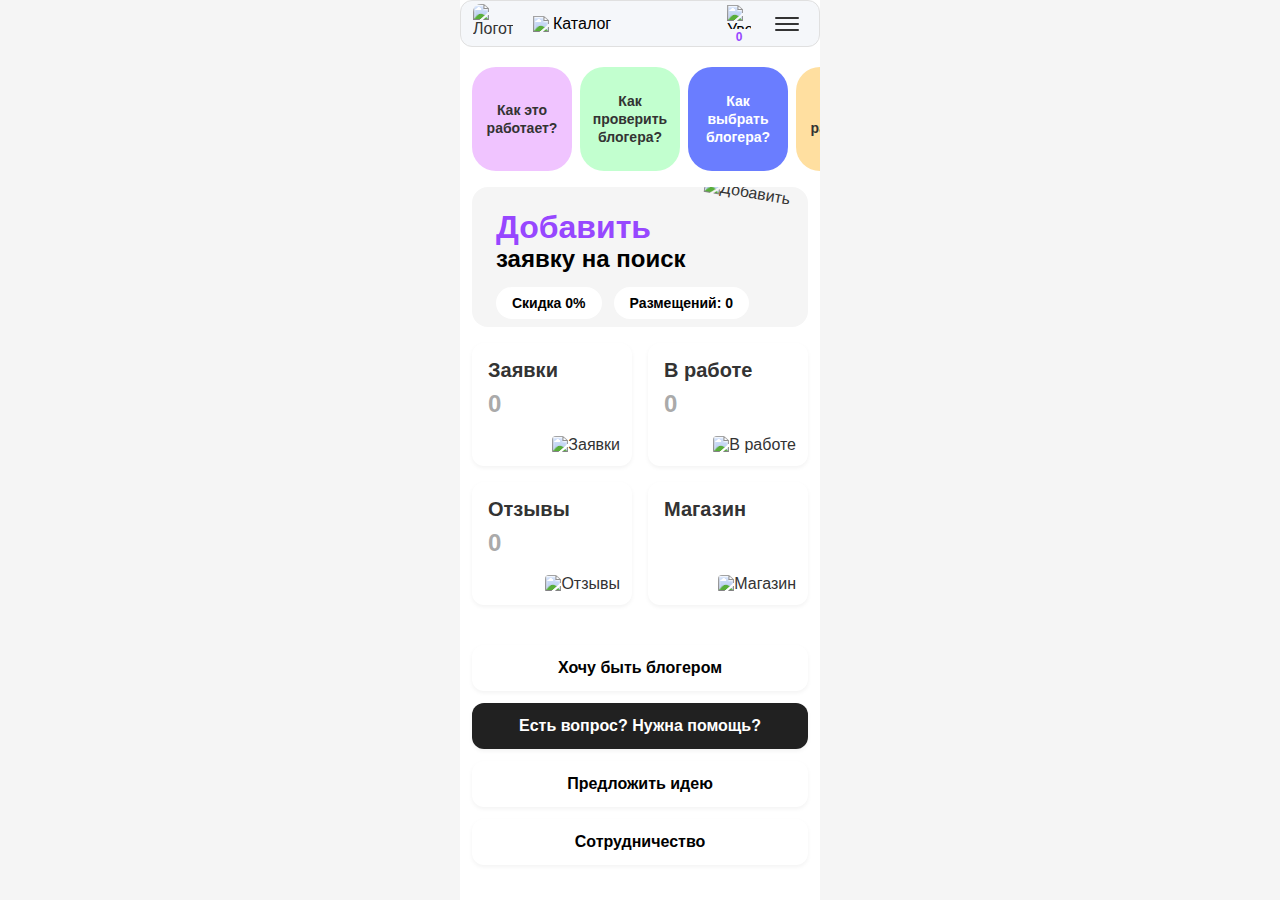
==== index.html @ f6ca553a "Add files via upload" ====
<!DOCTYPE html>
<html lang="ru">
<head>
    <meta charset="UTF-8">
    <meta name="viewport" content="width=device-width, initial-scale=1.0">
    <title>Telegram Mini App - Кабинет Заказчика</title>
    <link rel="stylesheet" href="styles.css">
    <script src="https://telegram.org/js/telegram-web-app.js"></script>
</head>
<body>
    <div class="app-container">

        
        <!-- Верхняя панель -->
        <header class="header">
            <div class="logo-container">
                <div class="logo">
                    <img src="assets/logo.png" alt="Логотип">
                </div>
                <div class="catalog-container">
                    <img src="assets/katalog.png" alt="Каталог" class="catalog-icon">
                    <span class="catalog-text">Каталог</span>
                </div>
            </div>
            <div class="header-actions">
                <button class="notification-btn">
                    <img src="assets/yved.png" alt="Уведомления">
                    <span class="notification-count">0</span>
                </button>
                <button class="menu-btn">
                    <div class="hamburger-menu">
                        <span></span>
                        <span></span>
                        <span></span>
                    </div>
                </button>
            </div>
        </header>

        <!-- Основной контент -->
        <main class="main-content">
            <!-- Информационные блоки "Как это работает" -->
            <div class="info-blocks">
                <div class="info-block">
                    <div class="info-block-content">
                        <h3>Как это работает?</h3>
                    </div>
                </div>
                <div class="info-block">
                    <div class="info-block-content">
                        <h3>Как проверить блогера?</h3>
                    </div>
                </div>
                <div class="info-block">
                    <div class="info-block-content">
                        <h3>Как выбрать блогера?</h3>
                    </div>
                </div>
                <div class="info-block">
                    <div class="info-block-content">
                        <h3>Как это работает?</h3>
                    </div>
                </div>
            </div>

            <!-- Кнопка добавления заявки -->
            <div class="add-request">
                <div class="add-request-text">
                    <h2 class="purple-text">Добавить</h2>
                    <p>заявку на поиск</p>
                    <div class="add-request-stats">
                        <span>Скидка 0%</span>
                        <span>Размещений: 0</span>
                    </div>
                </div>
                <img src="assets/Untitled Project.jpg" alt="Добавить" class="add-request-plus">
            </div>

            <!-- Разделы -->
            <div class="sections">
                <div class="section-row">
                    <a href="application.html" class="section-link">
                        <div class="section-item">
                            <h3>Заявки</h3>
                            <span class="count" id="applications-count">0</span>
                            <div class="section-icon">
                                <img src="assets/zayavki.png" alt="Заявки">
                            </div>
                        </div>
                    </a>
                    <div class="section-item">
                        <h3>В работе</h3>
                        <span class="count">0</span>
                        <div class="section-icon">
                            <img src="assets/v-rabote.png" alt="В работе">
                        </div>
                    </div>
                </div>
                <div class="section-row">
                    <div class="section-item">
                        <h3>Отзывы</h3>
                        <span class="count">0</span>
                        <div class="section-icon">
                            <img src="assets/otzivi.png" alt="Отзывы">
                        </div>
                    </div>
                    <a href="create-store.html" class="section-link">
                        <div class="section-item">
                            <h3>Магазин</h3>
                            <div class="store-info">
                                <span class="store-name" id="storeName"></span>
                            </div>
                            <div class="section-icon">
                                <img src="assets/magaz.png" alt="Магазин" id="storeLogo">
                            </div>
                        </div>
                    </a>
                </div>
            </div>

            <!-- Дополнительные кнопки -->
            <div class="additional-buttons">
                <button class="blogger-btn">Хочу быть блогером</button>
                <button class="help-btn">Есть вопрос? Нужна помощь?</button>
                <button class="idea-btn">
                    Предложить идею
                </button>
                <button class="cooperation-btn">Сотрудничество</button>
            </div>
        </main>
    </div>

    <!-- Страница кода доступа (изначально скрыта) -->
    <div class="access-code-page" style="display: none;">
        <!-- Копируем хедер с главной страницы -->
        <header class="header">
            <div class="logo-container">
                <div class="logo">
                    <img src="assets/logo.png" alt="Логотип">
                </div>
                <div class="catalog-container">
                    <img src="assets/katalog.png" alt="Каталог" class="catalog-icon">
                    <span class="catalog-text">Каталог</span>
                </div>
            </div>
            <div class="header-actions">
                <button class="notification-btn">
                    <img src="assets/yved.png" alt="Уведомления">
                    <span class="notification-count">0</span>
                </button>
                <button class="menu-btn">
                    <div class="hamburger-menu">
                        <span></span>
                        <span></span>
                        <span></span>
                    </div>
                </button>
            </div>
        </header>

        <!-- Контент страницы -->
        <div class="access-content">
            <h1>Добавить заявку на<br>поиск блогера</h1>
            <div class="stats">
                <span>Скидка 0%</span>
                <span>Размещений: 0</span>
            </div>

            <div class="manager-card">
                <div class="manager-info">
                    <h2>Чтобы<br>получить код</h2>
                    <p>Напишите менеджеру</p>
                </div>
                <img src="assets/manager-photo.jpg" alt="Менеджер" class="manager-photo">
            </div>

            <button class="write-manager-btn">Написать менеджеру</button>

            <div class="code-input-section">
                <label>Ваш код</label>
                <input type="text" placeholder="Введите код доступа">
            </div>

            <button class="get-access-btn">Получить доступ</button>

            <div class="additional-links">
                <button class="become-blogger-btn">Хочу быть блогером</button>
                <button class="help-btn-dark">Есть вопрос? Нужна помощь?</button>
                <button class="suggest-idea-btn">Предложить идею</button>
                <button class="cooperation-btn">Сотрудничество</button>
            </div>
        </div>
    </div>

    <script src="app.js"></script>
</body>
</html>
---- styles.css ----
:root {
    --primary-color: #9747FF;
    --secondary-color: #9747FF;
    --background-color: #F5F5F5;
    --card-background: #FFFFFF;
    --text-color: #333333;
    --border-radius: 12px;
}

* {
    margin: 0;
    padding: 0;
    box-sizing: border-box;
    font-family: 'Roboto', sans-serif;
}

body {
    background-color: var(--background-color);
    color: var(--text-color);
}

.app-container {
    max-width: 360px;
    margin: 0 auto;
    background-color: white;
    min-height: 100vh;
}

.header-title {
    font-size: 14px;
    color: #666;
    padding: 8px 12px;
}

/* Стили для верхней панели */
.header {
    display: flex;
    justify-content: space-between;
    align-items: center;
    padding: 8px 12px;
    width: 360px;
    height: 47px;
    background-color: #F5F7FA;
    border-radius: 12px;
    border: 1px solid #E0E0E0;
    margin-bottom: 16px;
}

.logo-container {
    display: flex;
    align-items: center;
}

.logo {
    width: 40px;
    height: 40px;
    border-radius: 8px;
    display: flex;
    align-items: center;
    justify-content: center;
    margin-right: 20px;
    overflow: hidden;
}

.logo img {
    width: 100%;
    height: 100%;
    object-fit: cover;
}

.catalog-container {
    display: flex;
    align-items: center;
    gap: 4px;
}

.catalog-icon {
    width: 16px;
    height: 16px;
}

.catalog-text {
    font-size: 16px;
    font-weight: normal;
    color: #000;
}

.header-actions {
    display: flex;
    align-items: center;
    gap: 8px;
}

.notification-btn, .menu-btn {
    background: none;
    border: none;
    padding: 8px;
    cursor: pointer;
    display: flex;
    align-items: center;
    justify-content: center;
    outline: none;
}

.notification-btn {
    position: relative;
    width: 40px;
    height: 40px;
    display: flex;
    flex-direction: column;
    align-items: center;
    justify-content: center;
    gap: 2px;
    outline: none;
}

.notification-btn img {
    width: 24px;
    height: 24px;
}

.notification-count {
    font-size: 12px;
    font-weight: 600;
    color: #9747FF;
    line-height: 1;
}

.menu-btn img {
    width: 24px;
    height: 24px;
}

.avatar {
    width: 40px;
    height: 40px;
    border-radius: 12px;
    overflow: hidden;
    border: 2px solid var(--primary-color);
    padding: 3px;
    box-sizing: border-box;
}

.avatar img {
    width: 100%;
    height: 100%;
    object-fit: cover;
    border-radius: 8px;
}

/* Информационные блоки */
.info-blocks {
    display: flex;
    gap: 8px;
    margin-bottom: 16px;
    padding: 0 12px;
    margin-top: 20px;
    overflow-x: auto;
    white-space: nowrap;
    scrollbar-width: none; /* Firefox */
    -ms-overflow-style: none; /* IE and Edge */
}

.info-blocks::-webkit-scrollbar {
    display: none; /* Chrome, Safari, Opera */
}

.info-block {
    border-radius: 24px;
    padding: 12px 8px;
    text-align: center;
    min-width: 100px;
    width: 100px;
    height: 104.05px;
    display: flex;
    align-items: center;
    justify-content: center;
    flex-shrink: 0;
    overflow: hidden;
}

.info-block:nth-child(1) {
    background-color: #F0C4FF;
}

.info-block:nth-child(2) {
    background-color: #C2FFCF;
}

.info-block:nth-child(3) {
    background-color: #6A7DFF;
    color: white;
}

.info-block:nth-child(4) {
    background-color: #FFDFA0;
}

.info-block-content {
    width: 100%;
    overflow: hidden;
}

.info-block h3 {
    font-size: 14px;
    font-weight: 700;
    line-height: 1.3;
    text-align: center;
    margin: 0;
    padding: 0;
    white-space: normal;
    overflow: hidden;
    text-overflow: ellipsis;
}

/* Кнопка добавления заявки */
.add-request {
    margin: 0 12px 16px;
    width: 336px;
    height: 140px;
    border-radius: 16px;
    background: #F5F5F5;
    overflow: hidden;
    position: relative;
    border: none;
    padding: 0;
    cursor: pointer;
    text-align: left;
    transition: transform 0.2s ease;
}

.add-request:hover {
    transform: scale(1.02);
}

.add-request:active {
    background: #E8E8E8;
}

.add-request-content {
    padding: 12px;
}

.add-request-content h1 {
    font-size: 32px;
    margin: 8px 0;
    font-weight: 550;
    line-height: 1.2;
}

.add-request-content h1 span {
    color: var(--primary-color);
}

.request-tabs {
    display: flex;
    flex-direction: column;
    gap: 12px;
    margin-top: 16px;
    position: relative;
    padding: 0;
}

.progress-steps {
    display: flex;
    justify-content: space-between;
    gap: 12px;
    margin-bottom: 16px;
}

.step-btn {
    flex: 1;
    padding: 8px;
    border: 1px solid #E0E0E0;
    border-radius: 12px;
    background: white;
    font-size: 14px;
    color: #000;
    cursor: pointer;
}

.step-btn:last-child {
    pointer-events: none;
    opacity: 0.5;
    cursor: not-allowed;
}

.step-btn.active {
    border: 2px solid var(--primary-color);
    padding: 7px;

    font-weight: 500;
}

.step-btn.completed {
    border: 2px solid var(--primary-color);
    padding: 7px;
    color: var(--primary-color);
    font-weight: 500;
}

.step-btn:hover {
    border-color: var(--primary-color);
    color: var(--primary-color);
}

.step-btn:active {
    transform: scale(0.98);
}

.progress-line {
    height: 4px;
    background: #F5F5F5;
    border-radius: 2px;
    overflow: hidden;
    margin-bottom: 24px;
}

.progress-fill {
    height: 100%;
    background: linear-gradient(90deg, #D67BFF 0%, #9747FF 100%);
    border-radius: 2px;
    transition: width 0.3s ease;
    width: 25%;
}

.request-stats {
    display: flex;
    gap: 8px;
    margin-bottom: 16px;
}

.request-stats span {
    font-size: 14px;
    color: #000;
    background: #F5F5F5;
    padding: 6px 12px;
    border-radius: 100px;
}

/* Удаляем старые стили */
.progress-image,
.tab-btn,
.progress-bar,
.progress {
    display: none;
}

/* Обновляем стили текста и кнопок */
.form-group label {
    display: block;
    font-size: 14px;
    color: #000;
    margin-bottom: 8px;
}

.marketplace-options {
    display: flex;
    gap: 8px;
    margin-bottom: 4px;
    width: 100%;
}

.marketplace-btn {
    flex: 1;
    padding: 16px;
    border: 1px solid #E0E0E0;
    border-radius: 12px;
    background: white;
    font-size: 16px;
    font-weight: 500;
    color: #000;
    cursor: pointer;
    transition: all 0.2s ease;
}

.marketplace-btn.active {
    background: rgba(151, 71, 255, 0.1);
    border: 1px solid var(--primary-color);
    color: var(--primary-color);
}

.marketplace-btn:focus {
    outline: none;
}

.marketplace-btn:active {
    transform: scale(0.98);
}

/* Убираем стандартные стили для кнопок */
button {
    appearance: none;
    -webkit-appearance: none;
    -moz-appearance: none;
    border: none;
    background: none;
    padding: 0;
    margin: 0;
    font: inherit;
    color: inherit;
    cursor: pointer;
}

.hint {
    font-size: 12px;
    color: #666;
    font-weight: 500;
}

.submit-btn {
    width: 100%;
    padding: 18px;
    background: linear-gradient(135deg, #FF7BFF 0%, #FF4FD0 100%);
    color: white;
    border: none;
    border-radius: 12px;
    font-size: 18px;
    font-weight: 600;
    margin-top: 32px;
    cursor: pointer;
}

.submit-btn:active {
    background: linear-gradient(135deg, #FF6AFF 0%, #FF3FC0 100%);
}

/* Разделы */
.sections {
    margin: 0 12px 24px;
}

.section-row {
    display: flex;
    gap: 16px;
    margin-bottom: 16px;
}

.section-item {
    flex: 1;
    background-color: var(--card-background);
    border-radius: var(--border-radius);
    padding: 16px;
    position: relative;
    height: 123px;
    width: 160px;
    box-shadow: 0 2px 4px rgba(0,0,0,0.05);
}

.section-item h3 {
    font-size: 20px;
    margin-bottom: 8px;
}

.count {
    font-size: 24px;
    font-weight: 700;
    color: #AAAAAA;
}

.section-icon {
    position: absolute;
    bottom: 12px;
    right: 12px;
}

.section-icon img {
    width: 32px;
    height: 32px;
}

/* Дополнительные кнопки */
.additional-buttons {
    display: flex;
    flex-direction: column;
    gap: 12px;
    margin: 40px 0;
    padding: 0 12px;
}

.additional-buttons button {
    width: 100%;
    padding: 14px;
    border: none;
    border-radius: 12px;
    font-size: 16px;
    font-weight: 600;
    cursor: pointer;
    text-align: center;
    background: white;
    box-shadow: 0 2px 4px rgba(0,0,0,0.05);
}

.help-btn {
    background-color: #212121 !important;
    color: white !important;
}

.blogger-btn, .idea-btn, .cooperation-btn {
    background-color: var(--card-background);
}

.hamburger-menu {
    display: flex;
    flex-direction: column;
    width: 24px;
    height: 14px;
    justify-content: center;
    gap: 4px;
}

.hamburger-menu span {
    display: block;
    height: 2px;
    width: 100%;
    background-color: #333;
    border-radius: 2px;
}

.access-page {
    max-width: 360px;
    margin: 0 auto;
    background: white;
    min-height: 100vh;
}

.access-content {
    padding: 0 12px;
}

.access-content h1 {
    font-size: 32px;
    margin-bottom: 8px;
    font-weight: 550;
    line-height: 1.2;
}

/* Остальной текст заголовка */
.access-content h1 .black-text {
    color: #000;
    font-weight: 550;
}

.access-content h1 + p {
    font-size: 24px;
    color: #000;
    margin-bottom: 16px;
    font-weight: 400;
}

.stats {
    display: flex;
    gap: 8px;
    margin-bottom: 24px;
}

.stats span {
    font-size: 14px;
    color: #000;
    background: #F5F5F5;
    padding: 6px 12px;
    border-radius: 100px;
    font-weight: 450;
}

.manager-card {
    background: #E8FFE9;
    border-radius: 16px;
    padding: 0;
    margin-bottom: 12px;
    position: relative;
    min-height: 120px;
    overflow: hidden;
}

.manager-photo {
    width: 100%;
    height: auto;
    display: block;
}

.write-manager-btn {
    position: absolute;
    bottom: 0;
    left: 0;
    width: 100%;
    background: transparent;
    border: none;
    padding: 30px;
    cursor: pointer;
    color: transparent;
    font-size: 20px;
    font-weight: 400;
    text-decoration: none;
    text-align: center;
    display: block;
}

.code-input-section {
    margin-bottom: 24px;
}

.code-input-section label {
    display: block;
    margin-bottom: 8px;
    color: #000;
    font-size: 14px;
    font-weight: 600;
}

.code-input-section input {
    width: 100%;
    padding: 14px;
    border: 1px solid #E0E0E0;
    border-radius: 12px;
    font-size: 16px;
    font-weight: 400;
    background: white;
}

.code-input-section input::placeholder {
    color: transparent;
}

.get-access-btn {
    width: 100%;
    padding: 18px;
    background: linear-gradient(135deg, #FF7BFF 0%, #FF4FD0 100%);
    color: white;
    border: none;
    border-radius: 12px;
    font-size: 18px;
    margin-bottom: 60px;
    font-weight: 600;
}

.get-access-btn:active {
    background: linear-gradient(135deg, #FF6AFF 0%, #FF3FC0 100%);
}

.additional-links {
    display: flex;
    flex-direction: column;
    gap: 12px;
    margin: 0 12px;
    width: 336px;
    box-sizing: border-box;
    margin-bottom: 40px;
}

.additional-links button {
    width: 100%;
    padding: 14px;
    border: none;
    border-radius: 12px;
    font-size: 16px;
    font-weight: 600;
    cursor: pointer;
    text-align: center;
    background: white;
    box-shadow: 0 2px 4px rgba(0,0,0,0.05);
}

/* Добавляем новые стили для страницы создания магазина */
.create-store-content {
    padding: 0 12px;
}

.create-store-content h1 {
    font-size: 32px;
    margin-bottom: 32px;
    font-weight: 550;
    line-height: 1.2;
}

.purple-text {
    color: var(--primary-color);
}

.store-form {
    margin-bottom: 40px;
}

.form-group {
    margin-bottom: 16px;
}

.form-group input {
    padding: 12px;
    border: 1px solid #E0E0E0;
    border-radius: 8px;
    font-size: 14px;
}

.form-group input::placeholder {
    color: #999;
}

.requirements-hint {
    background: #FFF9E5;
    border-radius: 12px;
    padding: 16px;
    margin: 16px 0;
}

.requirements-hint h3 {
    font-size: 16px;
    color: #000;
    margin-bottom: 8px;
}

.requirements-hint p {
    font-size: 14px;
    color: #666;
}

.social-networks {
    margin-top: 24px;
}

.social-networks h2 {
    font-size: 18px;
    color: #000;
    margin-bottom: 16px;
}

.input-with-hint {
    position: relative;
    margin-bottom: 8px;
}

.input-with-hint input {
    padding-right: 80px;
}

.input-hint {
    position: absolute;
    right: 12px;
    top: 50%;
    transform: translateY(-50%);
    color: #999;
    font-size: 12px;
}

.upload-btn {
    width: 100%;

    border: 2px dashed #E0E0E0;
    border-radius: 12px;
    display: flex;
    flex-direction: column;
    align-items: center;
    justify-content: center;
    gap: 8px;
    background: #F5F7FA;
    cursor: pointer;
    padding: 16px;
    transition: all 0.3s ease;
}

.upload-btn:hover {
    border-color: var(--primary-color);
    background: #F0F2F5;
}

.upload-btn img {
    max-width: 100%;
    height: 300px;
    object-fit: contain;
    border-radius: 8px;
}

.upload-btn span {
    font-size: 14px;
    color: #666;
    text-align: center;
}

.upload-btn .file-size {
    font-size: 12px;
    color: #999;
}

.form-group select {
    width: 100%;
    padding: 14px;
    border: 1px solid #E0E0E0;
    border-radius: 12px;
    font-size: 16px;
    background: white;
    appearance: none; /* Убираем стандартную стрелку */
    background-image: url('assets/arrow-down.png'); /* Добавляем свою стрелку */
    background-repeat: no-repeat;
    background-position: right 16px center;
    background-size: 16px;
    cursor: pointer;
    font-weight: 500;
}

/* Стили для опций в селекте */
.form-group select option {
    padding: 14px;
    font-size: 16px;
    font-weight: 500;
}

/* Убираем обводку при фокусе */
.form-group select:focus {
    outline: none;
    border-color: var(--primary-color);
}

/* Стили для плейсхолдера */
.form-group select option[value=""] {
    color: #666;
}

/* Стили для карточки добавления заявки */
.add-request-text {
    padding: 24px 0 24px 24px;
}

.add-request-text h2 {
    font-size: 32px;
    color: var(--primary-color);
    margin: 0;
    font-weight: 600;
    line-height: 1;
}

.add-request-text p {
    font-size: 24px;
    color: #000;
    margin: 4px 0 16px 0;
    font-weight: 600;
    line-height: 1;
}

.add-request-stats {
    display: flex;
    gap: 12px;
    flex-direction: row;
    white-space: nowrap;
}

.add-request-stats span {
    font-size: 14px;
    color: #000;
    background: white;
    padding: 8px 16px;
    border-radius: 100px;
    font-weight: 600;
    display: inline-block;
}

.add-request-plus {
    width: 140px;
    height: 140px;
    position: absolute;
    right: -25px;
    top: 0;
    transform: rotate(10deg);
    object-fit: contain;
}

/* Стили для чекбокса */
.checkbox-wrapper {
    display: flex;
    align-items: center;
    gap: 8px;
    margin-top: 8px;
}

.checkbox-wrapper input[type="checkbox"] {
    width: 16px;
    height: 16px;
    margin: 0;
    border: 1px solid #E0E0E0;
    border-radius: 4px;
    cursor: pointer;
    flex-shrink: 0;
}

.checkbox-wrapper input[type="checkbox"]:checked {
    background-color: #9747FF;
    border-color: #9747FF;
}

.checkbox-wrapper input[type="checkbox"]:checked::after {
    content: '';
    position: absolute;
    left: 5px;
    top: 2px;
    width: 4px;
    height: 8px;
    border: solid white;
    border-width: 0 2px 2px 0;
    transform: rotate(45deg);
}

.checkbox-label {
    font-size: 12px;
    color: #666666;
    cursor: pointer;
    user-select: none;
}

.upload-container {
    width: 100%;
    margin-bottom: 20px;
}

.upload-container.drag-over {
    border: 2px dashed #6B4EE6;
    background-color: rgba(107, 78, 230, 0.1);
}

.image-preview {
    display: flex;
    flex-wrap: wrap;
    gap: 10px;
    margin-top: 15px;
}

.preview-item {
    position: relative;
    width: 100px;
    height: 100px;
    border-radius: 8px;
    overflow: hidden;
}

.preview-item img {
    width: 100%;
    height: 100%;
    object-fit: cover;
}

.delete-image {
    position: absolute;
    top: 5px;
    right: 5px;
    width: 20px;
    height: 20px;
    border-radius: 50%;
    background: rgba(255, 255, 255, 0.9);
    border: none;
    cursor: pointer;
    display: flex;
    align-items: center;
    justify-content: center;
    font-size: 16px;
    color: #FF0000;
}

.delete-image:hover {
    background: #FF0000;
    color: white;
}

/* Стили для формы социальных сетей */
.social-networks-form {
    margin-top: 24px;
}

.social-input {
    width: 100%;
    padding: 16px;
    border: 1px solid #E0E0E0;
    border-radius: 12px;
    font-size: 16px;
    color: #000;
    background: white;
}

.social-input::placeholder {
    color: #000;
}

.social-input::placeholder {
    background: linear-gradient(90deg, 
        #000 0%,
        #000 var(--text-end),
        #666 var(--text-end),
        #666 100%
    );
    -webkit-background-clip: text;
    -webkit-text-fill-color: transparent;
}

.input-hint {
    position: absolute;
    right: 48px;
    top: 50%;
    transform: translateY(-50%);
    color: #666;
    font-size: 16px;
    pointer-events: none;
}

/* Обновляем стили для подсказки требований */
.requirements-hint {
    background: #FFF9E5;
    border-radius: 12px;
    padding: 16px;
    margin: 24px 0;
}

.requirements-hint h3 {
    font-size: 16px;
    font-weight: 600;
    color: #000;
    margin-bottom: 8px;
}

.requirements-hint p {
    font-size: 14px;
    color: #666;
    margin: 0;
}

/* Стили для группы социальных сетей */
.social-input-group {
    position: relative;
    margin-bottom: 16px;
}

.social-input {
    width: 100%;
    padding: 16px;
    border: 1px solid #E0E0E0;
    border-radius: 12px;
    font-size: 16px;
    color: transparent;
    background: white;
}

.social-name {
    position: absolute;
    left: 16px;
    top: 50%;
    transform: translateY(-50%);
    color: #000;
    font-size: 16px;
    pointer-events: none;
}

.hint-text {
    position: absolute;
    left: 120px;
    top: 50%;
    transform: translateY(-50%);
    color: #666;
    font-size: 16px;
    pointer-events: none;
}

.toggle-arrow {
    position: absolute;
    right: 16px;
    top: 50%;
    transform: translateY(-50%);
    color: #666;
    font-size: 12px;
    cursor: pointer;
}

/* Стили для группы статистики */
.stats-group {
    margin-bottom: 16px;
}

.stats-group label {
    font-size: 12px;
    color: #666;
    margin-top: 4px;
    display: block;
}

.stats-group label:first-child {
    font-size: 14px;
    color: #000;
    margin-bottom: 8px;
}

.stats-input {
    width: 100%;
    padding: 12px;
    border: 1px solid #E0E0E0;
    border-radius: 12px;
    font-size: 16px;
    background: white;
    margin-bottom: 8px;
}

.stats-hint {
    font-size: 12px;
    color: #666;
    margin-top: 4px;
}

.stats-text {
    font-size: 12px;
    color: #666;
    margin-left: 6px;
}

.stats-checkbox {
    -webkit-appearance: none;
    appearance: none;
    width: 14px;
    height: 14px;
    border: 1px solid #E0E0E0;
    border-radius: 2px;
    margin: 0;
    cursor: pointer;
}

.stats-checkbox:checked {
    background-image: url("data:image/svg+xml,%3Csvg width='10' height='8' viewBox='0 0 10 8' fill='none' xmlns='http://www.w3.org/2000/svg'%3E%3Cpath d='M1 3.5L4 6.5L9 1.5' stroke='black' stroke-width='1.5'/%3E%3C/svg%3E");
    background-repeat: no-repeat;
    background-position: center;
}

.stats-text {
    font-size: 12px;
    color: #666;
    margin-left: 4px;
    vertical-align: middle;
}

.stats-checkbox:hover {
    border-color: #666;
}

/* Стили для секции вознаграждения */
.reward-section {
    margin-top: 32px;
    margin-bottom: 24px;
}

.reward-section h2 {
    font-size: 24px;
    color: #000;
    font-weight: 600;
    margin-bottom: 16px;
}

.reward-input,
.condition-input,
.amount-input {
    width: 100%;
    padding: 16px;
    border: 1px solid #E0E0E0;
    border-radius: 12px;
    font-size: 16px;
    background: white;
    margin-bottom: 8px;
}

.reward-hint {
    font-size: 12px;
    color: #666;
    display: block;
    margin-bottom: 24px;
}

.toggle-buttons {
    display: flex;
    gap: 8px;
    margin-bottom: 8px;
}

.toggle-btn {
    flex: 1;
    padding: 12px;
    border: 1px solid #E0E0E0;
    border-radius: 12px;
    background: white;
    font-size: 16px;
    color: #000;
    cursor: pointer;
    transition: all 0.2s ease;
}

.toggle-btn.active {
    background: var(--primary-color);
    color: white;
    border-color: var(--primary-color);
}

.what-is-it {
    font-size: 12px;
    color: #666;
    text-decoration: none;
    display: block;
    margin-bottom: 24px;
}

.what-is-it:hover {
    text-decoration: underline;
}

/* Обновляем стили для фокуса на инпутах */
.reward-input:focus,
.condition-input:focus,
.amount-input:focus {
    border-color: var(--primary-color);
    outline: none;
}

/* Активное состояние для Instagram */
.instagram-input {
    border-color: var(--primary-color);
}

/* Стили для всех инпутов при фокусе */
.social-input:focus,
.stats-input:focus {
    border-color: var(--primary-color);
    outline: none;
}

/* Стили для группы статистики */
.stats-input-group {
    display: flex;
    align-items: center;
    gap: 8px;
}

.stats-input-wrapper {
    flex: 1;
}

.stats-input {
    width: 100%;
    padding: 12px;
    border: 1px solid #E0E0E0;
    border-radius: 12px;
    font-size: 16px;
    background: white;
    margin-bottom: 8px;
}

.stats-hint {
    display: flex;
    align-items: center;
    gap: 6px;
    font-size: 12px;
    color: #666;
    cursor: pointer;
    user-select: none;
    white-space: nowrap;
}

/* Стили для чекбокса */
.stats-checkbox {
    -webkit-appearance: none;
    appearance: none;
    width: 14px;
    height: 14px;
    border: 1px solid #E0E0E0;
    border-radius: 2px;
    margin: 0;
    cursor: pointer;
}

.stats-checkbox:checked {
    background-color: white;
    border-color: #E0E0E0;
}

.stats-checkbox:checked::after {
    content: '';
    position: absolute;
    width: 8px;
    height: 5px;
    border-left: 1.5px solid #000;
    border-bottom: 1.5px solid #000;
    left: 50%;
    top: 45%;
    transform: translate(-50%, -50%) rotate(-45deg);
}

.stats-checkbox:hover {
    border-color: #666;
}

.unimportant {
    display: flex;
    align-items: center;
    gap: 8px;
    font-size: 12px;
    color: #666;
    margin-top: 8px;
}

.unimportant input[type="checkbox"] {
    width: 16px;
    height: 16px;
    margin: 0;
    cursor: pointer;
}

.section-link {
    text-decoration: none;
    color: inherit;
    display: block;
    flex: 1;
}

.back-link {
    display: flex;
    align-items: center;
    gap: 8px;
    color: #666;
    text-decoration: none;
    font-size: 14px;
    margin: 16px 0;
    cursor: pointer;
    border: none;
    background: none;
    padding: 0;
    font-weight: 450;
}

.back-link::before {
    content: '';
    display: inline-block;
    width: 16px;
    height: 16px;
    background-image: url('assets/back.png');
    background-size: contain;
    background-repeat: no-repeat;
    margin-right: 4px;
}

.back-link:hover {
    color: var(--primary-color);
}

.back-link:active {
    opacity: 0.8;
}

/* Обновляем отступы контента */
.add-request-content,
.requirements-content,
.tz-content {
    padding: 12px;
    max-width: 360px;
    width: 100%;
    box-sizing: border-box;
}

/* Обновляем стили для заголовка и прогресс-бара */
.progress-steps {
    margin-top: 16px;
}

h1 {
    margin-top: 8px;
    margin-bottom: 16px;
}

button {
    appearance: auto;
    text-rendering: auto;
    color: buttontext;
    letter-spacing: normal;
    word-spacing: normal;
    line-height: normal;
    text-transform: none;
    text-indent: 0px;
    text-shadow: none;
    text-align: center;
    cursor: default;
    background-color: buttonface;
}

.store-info {
    margin-top: 4px;
    font-size: 12px;
    color: #666;
}

.store-name {
    display: block;
    white-space: nowrap;
    overflow: hidden;
    text-overflow: ellipsis;
    max-width: 100%;
}

.section-icon img {
    width: 24px;
    height: 24px;
    object-fit: cover;
    border-radius: 4px;
}
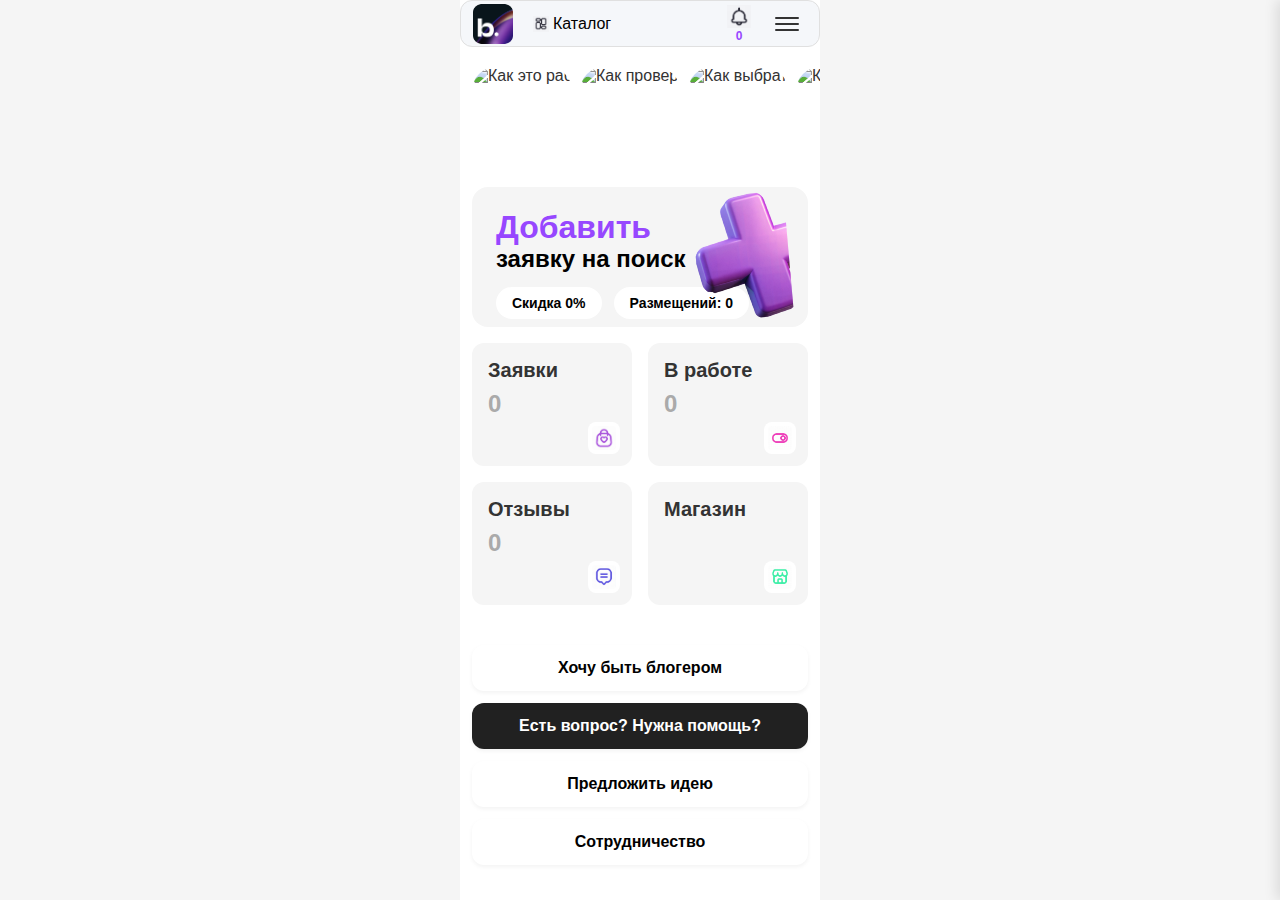
==== commit 22a584bc: "Update index.html" ====
--- a/index.html
+++ b/index.html
@@ -43,22 +43,22 @@
             <div class="info-blocks">
                 <div class="info-block">
                     <div class="info-block-content">
-                        <h3>Как это работает?</h3>
-                    </div>
-                </div>
-                <div class="info-block">
-                    <div class="info-block-content">
-                        <h3>Как проверить блогера?</h3>
-                    </div>
-                </div>
-                <div class="info-block">
-                    <div class="info-block-content">
-                        <h3>Как выбрать блогера?</h3>
-                    </div>
-                </div>
-                <div class="info-block">
-                    <div class="info-block-content">
-                        <h3>Как это работает?</h3>
+                        <img src="assets/kaketo.png" alt="Как это работает?" class="info-block-image">
+                    </div>
+                </div>
+                <div class="info-block">
+                    <div class="info-block-content">
+                        <img src="assets/bloger.png" alt="Как проверить блогера?" class="info-block-image">
+                    </div>
+                </div>
+                <div class="info-block">
+                    <div class="info-block-content">
+                        <img src="assets/vibor.png" alt="Как выбрать блогера?" class="info-block-image">
+                    </div>
+                </div>
+                <div class="info-block">
+                    <div class="info-block-content">
+                        <img src="assets/kakas.png" alt="Как это работает?" class="info-block-image">
                     </div>
                 </div>
             </div>
@@ -192,6 +192,23 @@
         </div>
     </div>
 
+    <div class="menu-drawer">
+        <div class="menu-drawer-header">
+            <button class="menu-close-btn">✕</button>
+        </div>
+        <div class="menu-list">
+            <button class="menu-item">Заявки</button>
+            <button class="menu-item">В работе</button>
+            <button class="menu-item">Отзывы</button>
+            <button class="menu-item">Магазин</button>
+            <button class="menu-item expandable">О нас</button>
+            <div class="submenu">
+                <button class="submenu-item">Команда</button>
+                <button class="submenu-item">Путь</button>
+            </div>
+        </div>
+    </div>
+
     <script src="app.js"></script>
 </body>
-</html> +</html> 
--- a/styles.css
+++ b/styles.css
@@ -167,8 +167,6 @@
 
 .info-block {
     border-radius: 24px;
-    padding: 12px 8px;
-    text-align: center;
     min-width: 100px;
     width: 100px;
     height: 104.05px;
@@ -177,28 +175,29 @@
     justify-content: center;
     flex-shrink: 0;
     overflow: hidden;
-}
-
-.info-block:nth-child(1) {
-    background-color: #F0C4FF;
-}
-
-.info-block:nth-child(2) {
-    background-color: #C2FFCF;
-}
-
-.info-block:nth-child(3) {
-    background-color: #6A7DFF;
-    color: white;
-}
-
+    padding: 0;
+    background: transparent;
+}
+
+.info-block-content {
+    width: 100%;
+    height: 100%;
+    overflow: hidden;
+}
+
+.info-block-image {
+    width: 100%;
+    height: 100%;
+    object-fit: cover;
+    border-radius: 24px;
+}
+
+/* Удаляем старые стили для info-block */
+.info-block:nth-child(1),
+.info-block:nth-child(2),
+.info-block:nth-child(3),
 .info-block:nth-child(4) {
-    background-color: #FFDFA0;
-}
-
-.info-block-content {
-    width: 100%;
-    overflow: hidden;
+    background-color: transparent;
 }
 
 .info-block h3 {
@@ -438,13 +437,13 @@
 
 .section-item {
     flex: 1;
-    background-color: var(--card-background);
+    background: #F5F5F5;
     border-radius: var(--border-radius);
     padding: 16px;
     position: relative;
     height: 123px;
     width: 160px;
-    box-shadow: 0 2px 4px rgba(0,0,0,0.05);
+    box-shadow: none;
 }
 
 .section-item h3 {
@@ -462,11 +461,18 @@
     position: absolute;
     bottom: 12px;
     right: 12px;
-}
-
-.section-icon img {
     width: 32px;
     height: 32px;
+    background: white;
+    border-radius: 8px;
+    display: flex;
+    align-items: center;
+    justify-content: center;
+}
+
+.section-icon img {
+    width: 24px;
+    height: 24px;
 }
 
 /* Дополнительные кнопки */
@@ -857,10 +863,11 @@
     width: 140px;
     height: 140px;
     position: absolute;
-    right: -25px;
+    right: -20px;
     top: 0;
-    transform: rotate(10deg);
+    transform: rotate(-5deg);
     object-fit: contain;
+    z-index: 1;
 }
 
 /* Стили для чекбокса */
@@ -1397,4 +1404,98 @@
     height: 24px;
     object-fit: cover;
     border-radius: 4px;
-}+}
+
+/* Стили для выпадающего меню */
+.menu-drawer {
+    position: fixed;
+    top: 0;
+    right: 0;
+    width: 280px;
+    height: 100vh;
+    background: white;
+    z-index: 1000;
+    padding: 24px 16px;
+    transform: translateX(100%);
+    transition: transform 0.3s ease;
+    box-shadow: -4px 0 12px rgba(0, 0, 0, 0.1);
+}
+
+.menu-drawer.open {
+    transform: translateX(0);
+}
+
+.menu-drawer-header {
+    display: flex;
+    justify-content: flex-end;
+    margin-bottom: 32px;
+}
+
+.menu-close-btn {
+    width: 32px;
+    height: 32px;
+    padding: 0;
+    background: none;
+    border: none;
+    cursor: pointer;
+    font-size: 24px;
+    color: #666;
+}
+
+.menu-list {
+    display: flex;
+    flex-direction: column;
+    gap: 12px;
+}
+
+.menu-item {
+    padding: 16px;
+    border-radius: 12px;
+    background: white;
+    border: 1px solid #F5F5F5;
+    font-size: 16px;
+    font-weight: 500;
+    color: #000;
+    text-align: left;
+    display: flex;
+    justify-content: space-between;
+    align-items: center;
+    transition: all 0.2s ease;
+}
+
+.menu-item:hover {
+    background: #F5F5F5;
+}
+
+.menu-item.expandable::after {
+    content: '+';
+    font-size: 20px;
+    color: #666;
+}
+
+.menu-item.expanded {
+    border-color: var(--primary-color);
+}
+
+.menu-item.expanded::after {
+    content: '-';
+}
+
+.submenu {
+    display: none;
+    padding: 8px 0 0 16px;
+}
+
+.submenu.open {
+    display: block;
+}
+
+.submenu-item {
+    padding: 8px 12px;
+    font-size: 14px;
+    color: #666;
+    background: none;
+    border: none;
+    text-align: left;
+    width: 100%;
+}
